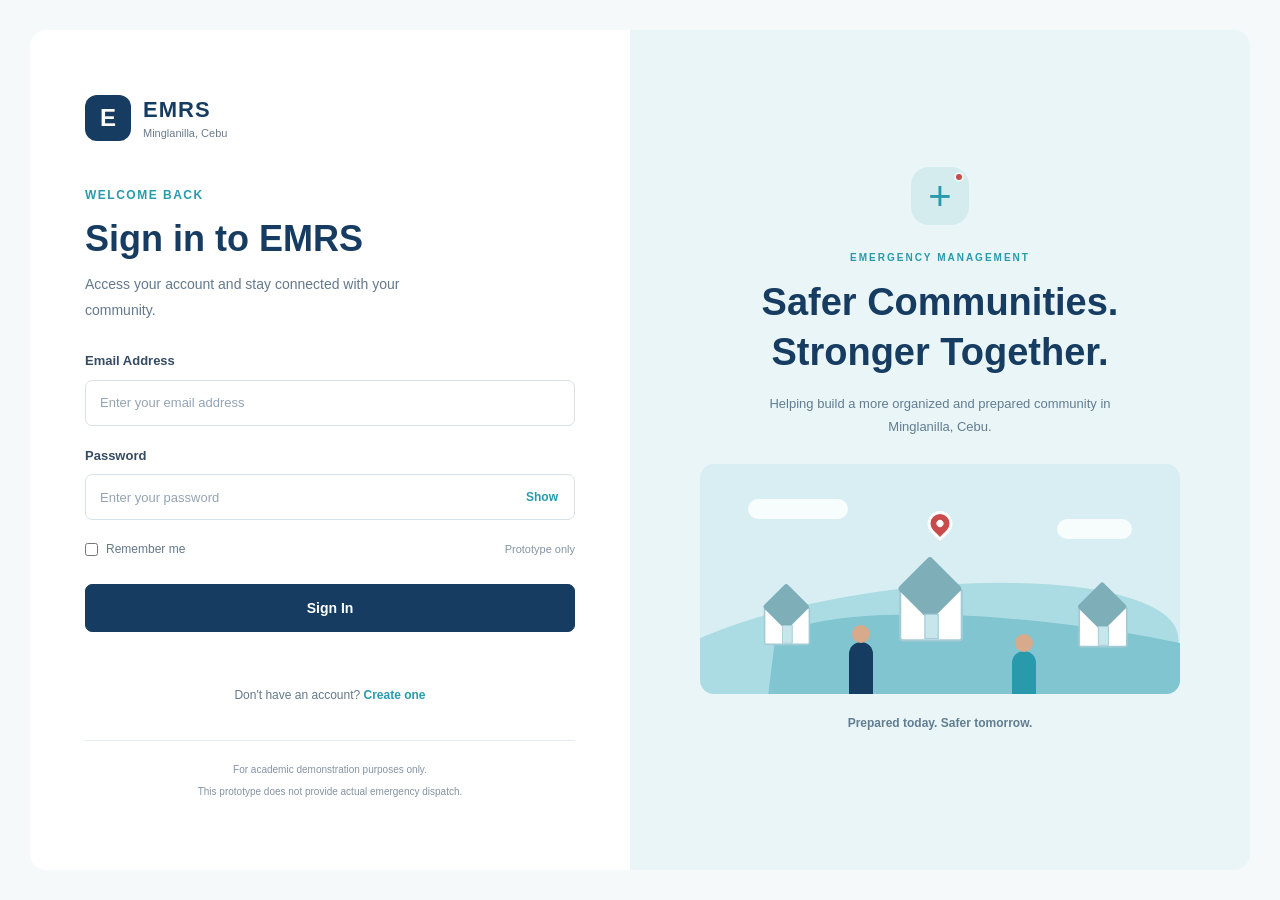
==== Authentication/Login/login.html @ 07897b9b "Prototype" ====
<!DOCTYPE html>
<html lang="en">
<head>
    <!-- ==================== DOCUMENT SETTINGS ==================== -->

    <meta charset="UTF-8">
    <meta name="viewport" content="width=device-width, initial-scale=1.0">
    <title>Sign In | EMRS</title>

    <!-- ==================== STYLESHEETS ==================== -->

    <link rel="stylesheet" href="../../shared/css/global.css">
    <link rel="stylesheet" href="login.css">

    <!-- ==================== PAGE SCRIPT ==================== -->

    <script src="login.js" defer></script>
</head>
<body>

    <!-- ==================== LOGIN PAGE ==================== -->

    <main class="auth-page">

        <!-- ==================== LOGIN FORM PANEL ==================== -->

        <section class="login-left">

            <!-- ==================== EMRS BRAND ==================== -->

            <a href="../../Landing/index.html" class="auth-logo">
                <span class="auth-logo-icon">E</span>

                <span class="auth-logo-text">
                    <strong>EMRS</strong>
                    <small>Minglanilla, Cebu</small>
                </span>
            </a>

            <!-- ==================== LOGIN INTRODUCTION ==================== -->

            <div class="auth-heading">
                <p class="auth-label">WELCOME BACK</p>
                <h1>Sign in to EMRS</h1>
                <p>Access your account and stay connected with your community.</p>
            </div>

            <!-- ==================== LOGIN FORM ==================== -->

            <form id="loginForm">

                <div class="form-group">
                    <label for="loginEmail">Email Address</label>

                    <input
                        type="email"
                        id="loginEmail"
                        name="email"
                        class="form-control"
                        placeholder="Enter your email address"
                        autocomplete="username"
                        required
                    >
                </div>

                <div class="form-group">
                    <label for="loginPassword">Password</label>

                    <div class="password-wrapper">
                        <input
                            type="password"
                            id="loginPassword"
                            name="password"
                            class="form-control"
                            placeholder="Enter your password"
                            autocomplete="current-password"
                            required
                        >

                        <button
                            type="button"
                            class="password-toggle"
                            id="toggleLoginPassword"
                            aria-label="Show password"
                            aria-pressed="false"
                        >Show</button>
                    </div>
                </div>

                <div class="form-options">
                    <label class="remember-option">
                        <input type="checkbox" id="rememberMe">
                        <span>Remember me</span>
                    </label>

                    <span class="form-hint">Prototype only</span>
                </div>

                <button type="submit" class="auth-submit">Sign In</button>

                <p id="loginMessage" class="form-message" role="status" aria-live="polite"></p>

            </form>

            <!-- ==================== REGISTRATION LINK ==================== -->

            <p class="auth-switch">
                Don't have an account?
                <a href="../Register/register.html">Create one</a>
            </p>

            <!-- ==================== LOGIN FOOTER ==================== -->

            <div class="auth-footer">
                <p>For academic demonstration purposes only.</p>
                <p>This prototype does not provide actual emergency dispatch.</p>
            </div>

        </section>

        <!-- ==================== LOGIN ILLUSTRATION PANEL ==================== -->

        <section class="login-right">
            <div class="illustration-content">

                <div class="illustration-symbol">
                    <span class="symbol-cross">+</span>
                    <span class="symbol-dot"></span>
                </div>

                <p class="illustration-label">EMERGENCY MANAGEMENT</p>
                <h2>Safer Communities.<br>Stronger Together.</h2>

                <p class="illustration-description">
                    Helping build a more organized and prepared community
                    in Minglanilla, Cebu.
                </p>

                <div class="community-illustration" aria-hidden="true">
                    <div class="cloud cloud-one"></div>
                    <div class="cloud cloud-two"></div>

                    <div class="hill hill-back"></div>
                    <div class="hill hill-front"></div>

                    <div class="house house-one"><span></span></div>
                    <div class="house house-two"><span></span></div>
                    <div class="house house-three"><span></span></div>

                    <div class="location-pin"><span></span></div>

                    <div class="person person-one"></div>
                    <div class="person person-two"></div>
                </div>

                <p class="illustration-caption">Prepared today. Safer tomorrow.</p>
            </div>
        </section>

    </main>

</body>
</html>
---- shared/css/global.css ----
/* ==================== GLOBAL COLOR VARIABLES ==================== */

:root {
    --emrs-navy: #173C61;
    --emrs-red: #C94C4C;
    --emrs-teal: #299AAB;
    --emrs-background: #F5F9FA;
    --emrs-white: #FFFFFF;
}


/* ==================== GLOBAL RESET ==================== */

* {
    box-sizing: border-box;
    margin: 0;
    padding: 0;
}

html {
    scroll-behavior: smooth;
}

body {
    font-family: Arial, Helvetica, sans-serif;
    background-color: #ffffff;
    color: #24364b;
    line-height: 1.6;
}

a {
    text-decoration: none;
    color: inherit;
}


/* ==================== GLOBAL CONTAINER ==================== */

.container {
    width: 90%;
    max-width: 1400px;
    margin: 0 auto;
}


/* ==================== GLOBAL BUTTONS ==================== */

.button {
    min-width: 150px;
    padding: 13px 24px;
    border: 1px solid #173c61;
    border-radius: 8px;

    display: inline-flex;
    justify-content: center;
    align-items: center;

    font-size: 14px;
    font-weight: bold;
    text-align: center;
    cursor: pointer;
}


/* ==================== PRIMARY BUTTON ==================== */

.button-primary {
    background-color: #173c61;
    color: #ffffff;
}


/* ==================== SECONDARY BUTTON ==================== */

.button-secondary {
    background-color: #ffffff;
    color: #173c61;
}


/* ==================== GLOBAL BUTTON HOVER EFFECTS ==================== */

.button-primary:hover {
    background-color: #24547e;
    border-color: var(--emrs-red);
}

.button-secondary:hover {
    background-color: #f0f6f8;
    border-color: var(--emrs-red);
}


/* ==================== GLOBAL SECTION LABEL ==================== */

.section-label {
    margin-bottom: 12px;
    color: #299aab;
    font-size: 12px;
    font-weight: bold;
    letter-spacing: 2px;
}
---- Authentication/Login/login.css ----
/* ==================== LOGIN PAGE LAYOUT ==================== */

.auth-page {
    width: 100%;
    min-height: 100vh;
    padding: 30px;

    display: flex;
    justify-content: center;
    align-items: stretch;

    background-color: var(--emrs-background);
}


/* ==================== LOGIN FORM PANEL ==================== */

.login-left {
    flex: 1 1 480px;
    min-width: 0;
    max-width: 600px;
    padding: 45px 55px;

    display: flex;
    flex-direction: column;
    justify-content: center;

    background-color: var(--emrs-white);
    border-radius: 16px 0 0 16px;
}


/* ==================== EMRS BRAND ==================== */

.auth-logo {
    display: inline-flex;
    align-items: center;
    align-self: flex-start;
    gap: 12px;
    margin-bottom: 45px;
}

.auth-logo-icon {
    width: 46px;
    height: 46px;

    display: flex;
    justify-content: center;
    align-items: center;

    background-color: var(--emrs-navy);
    color: var(--emrs-white);
    border-radius: 12px;

    font-size: 24px;
    font-weight: bold;
}

.auth-logo-text {
    display: flex;
    flex-direction: column;
    line-height: 1.4;
}

.auth-logo-text strong {
    color: var(--emrs-navy);
    font-size: 22px;
    letter-spacing: 1px;
}

.auth-logo-text small {
    color: #6b7b8d;
    font-size: 11px;
}


/* ==================== LOGIN INTRODUCTION ==================== */

.auth-heading {
    margin-bottom: 28px;
}

.auth-label {
    margin-bottom: 10px;
    color: var(--emrs-teal);
    font-size: 12px;
    font-weight: bold;
    letter-spacing: 1.5px;
}

.auth-heading h1 {
    margin-bottom: 10px;
    color: var(--emrs-navy);
    font-size: clamp(28px, 3vw, 36px);
    line-height: 1.3;
}

.auth-heading > p:last-child {
    max-width: 380px;
    color: #64788b;
    font-size: 14px;
    line-height: 1.8;
}


/* ==================== FORM FIELDS ==================== */

#loginForm {
    width: 100%;
}

.form-group {
    display: flex;
    flex-direction: column;
    gap: 8px;
    margin-bottom: 20px;
}

.form-group label {
    color: #344b63;
    font-size: 13px;
    font-weight: bold;
}

.form-control {
    width: 100%;
    min-height: 46px;
    padding: 12px 14px;

    background-color: #ffffff;
    color: #24364b;
    border: 1px solid #d7e1e9;
    border-radius: 7px;

    font-family: inherit;
    font-size: 13px;
}

.form-control::placeholder {
    color: #94a3b3;
}

.form-control:focus {
    outline: 2px solid #bce3e6;
    border-color: var(--emrs-teal);
}


/* ==================== PASSWORD FIELD ==================== */

.password-wrapper {
    position: relative;
    display: flex;
    align-items: center;
}

.password-wrapper .form-control {
    padding-right: 75px;
}

.password-toggle {
    position: absolute;
    right: 12px;

    padding: 5px;
    background: transparent;
    border: none;

    color: var(--emrs-teal);
    font-family: inherit;
    font-size: 12px;
    font-weight: bold;
    cursor: pointer;
}

.password-toggle:focus-visible {
    outline: 2px solid var(--emrs-teal);
    outline-offset: 2px;
}


/* ==================== FORM OPTIONS ==================== */

.form-options {
    margin: 2px 0 24px;

    display: flex;
    justify-content: space-between;
    align-items: center;
    flex-wrap: wrap;
    gap: 10px;
}

.remember-option {
    display: inline-flex;
    align-items: center;
    gap: 8px;

    color: #64788b;
    font-size: 12px;
}

.remember-option input {
    accent-color: var(--emrs-teal);
}

.form-hint {
    color: #8493a2;
    font-size: 11px;
}


/* ==================== SIGN IN BUTTON ==================== */

.auth-submit {
    width: 100%;
    min-height: 48px;
    padding: 13px 20px;

    background-color: var(--emrs-navy);
    color: #ffffff;
    border: 1px solid var(--emrs-navy);
    border-radius: 7px;

    font-family: inherit;
    font-size: 14px;
    font-weight: bold;
    cursor: pointer;
}

.auth-submit:hover {
    background-color: #24547e;
}

.auth-submit:focus-visible {
    outline: 3px solid #bce3e6;
    outline-offset: 3px;
}


/* ==================== FORM FEEDBACK ==================== */

.form-message {
    min-height: 20px;
    margin-top: 12px;
    font-size: 12px;
    line-height: 1.6;
}

.form-message.error {
    color: var(--emrs-red);
}

.form-message.success {
    color: #267b63;
}


/* ==================== REGISTRATION LINK ==================== */

.auth-switch {
    margin-top: 22px;
    color: #64788b;
    font-size: 12px;
    text-align: center;
}

.auth-switch a {
    color: var(--emrs-teal);
    font-weight: bold;
}

.auth-switch a:hover {
    text-decoration: underline;
}


/* ==================== LOGIN FOOTER ==================== */

.auth-footer {
    margin-top: 35px;
    padding-top: 20px;

    border-top: 1px solid #e5ebf0;
    text-align: center;
}

.auth-footer p {
    margin-bottom: 5px;
    color: #8493a2;
    font-size: 10px;
    line-height: 1.7;
}


/* ==================== ILLUSTRATION PANEL ==================== */

.login-right {
    flex: 1 1 480px;
    min-width: 0;
    max-width: 650px;
    padding: 45px 35px;

    display: flex;
    justify-content: center;
    align-items: center;

    overflow: hidden;
    background-color: #eaf5f7;
    border-radius: 0 16px 16px 0;
}

.illustration-content {
    width: 100%;
    max-width: 480px;
    text-align: center;
}

.illustration-symbol {
    width: 58px;
    height: 58px;
    margin: 0 auto 25px;

    display: flex;
    justify-content: center;
    align-items: center;

    position: relative;
    background-color: #d5ecee;
    border-radius: 18px;
}

.symbol-cross {
    color: var(--emrs-teal);
    font-size: 40px;
    font-weight: normal;
    line-height: 1;
}

.symbol-dot {
    position: absolute;
    right: 5px;
    top: 5px;

    width: 10px;
    height: 10px;

    background-color: var(--emrs-red);
    border: 2px solid #eaf5f7;
    border-radius: 50%;
}

.illustration-label {
    margin-bottom: 12px;
    color: var(--emrs-teal);
    font-size: 10px;
    font-weight: bold;
    letter-spacing: 2px;
}

.illustration-content h2 {
    color: var(--emrs-navy);
    font-size: clamp(26px, 3vw, 38px);
    line-height: 1.3;
}

.illustration-description {
    max-width: 360px;
    margin: 15px auto 0;

    color: #617d91;
    font-size: 13px;
    line-height: 1.8;
}


/* ==================== COMMUNITY ILLUSTRATION ==================== */

.community-illustration {
    height: 230px;
    margin-top: 25px;

    position: relative;
    overflow: hidden;

    background-color: #d9eef2;
    border-radius: 14px;
}

.cloud {
    position: absolute;
    height: 20px;
    background-color: #f7fcfd;
    border-radius: 20px;
}

.cloud-one {
    width: 100px;
    top: 35px;
    left: 10%;
}

.cloud-two {
    width: 75px;
    top: 55px;
    right: 10%;
}

.hill {
    position: absolute;
    bottom: -55px;
    border-radius: 50% 50% 0 0;
}

.hill-back {
    width: 115%;
    height: 160px;
    left: -15%;
    background-color: #acdce3;
    transform: rotate(-7deg);
}

.hill-front {
    width: 120%;
    height: 115px;
    left: 15%;
    bottom: -45px;
    background-color: #80c5d0;
    transform: rotate(7deg);
}


/* ==================== COMMUNITY HOUSES ==================== */

.house {
    position: absolute;
    bottom: 48px;

    width: 58px;
    height: 48px;

    background-color: #ffffff;
    border: 2px solid #a2cbd5;
    border-radius: 3px;
}

.house::before {
    content: "";
    position: absolute;
    width: 42px;
    height: 42px;
    top: -23px;
    left: 5px;

    background-color: #7eafb9;
    transform: rotate(45deg);
    border-radius: 3px;
}

.house span {
    position: absolute;
    z-index: 1;
    bottom: 0;
    left: 21px;

    width: 13px;
    height: 23px;

    background-color: #c7e6eb;
    border: 1px solid #a2cbd5;
}

.house-one {
    left: 12%;
    bottom: 44px;
    transform: scale(0.8);
}

.house-two {
    left: 42%;
    bottom: 55px;
    transform: scale(1.1);
}

.house-three {
    right: 10%;
    bottom: 43px;
    transform: scale(0.85);
}


/* ==================== LOCATION MARKER ==================== */

.location-pin {
    position: absolute;
    z-index: 3;
    left: 50%;
    top: 47px;

    width: 25px;
    height: 25px;

    background-color: var(--emrs-red);
    border: 3px solid #ffffff;
    border-radius: 50% 50% 50% 0;

    transform: translateX(-50%) rotate(-45deg);
}

.location-pin span {
    position: absolute;
    width: 7px;
    height: 7px;
    top: 6px;
    left: 6px;

    background-color: #ffffff;
    border-radius: 50%;
}


/* ==================== COMMUNITY FIGURES ==================== */

.person {
    position: absolute;
    z-index: 4;
    bottom: 0;

    width: 24px;
    height: 52px;

    background-color: var(--emrs-navy);
    border-radius: 12px 12px 0 0;
}

.person::before {
    content: "";
    position: absolute;
    top: -17px;
    left: 3px;

    width: 18px;
    height: 18px;

    background-color: #d6aa8b;
    border-radius: 50%;
}

.person-one {
    left: 31%;
}

.person-two {
    right: 30%;
    height: 43px;
    background-color: var(--emrs-teal);
}

.illustration-caption {
    margin-top: 20px;
    color: #617d91;
    font-size: 12px;
    font-weight: 600;
}
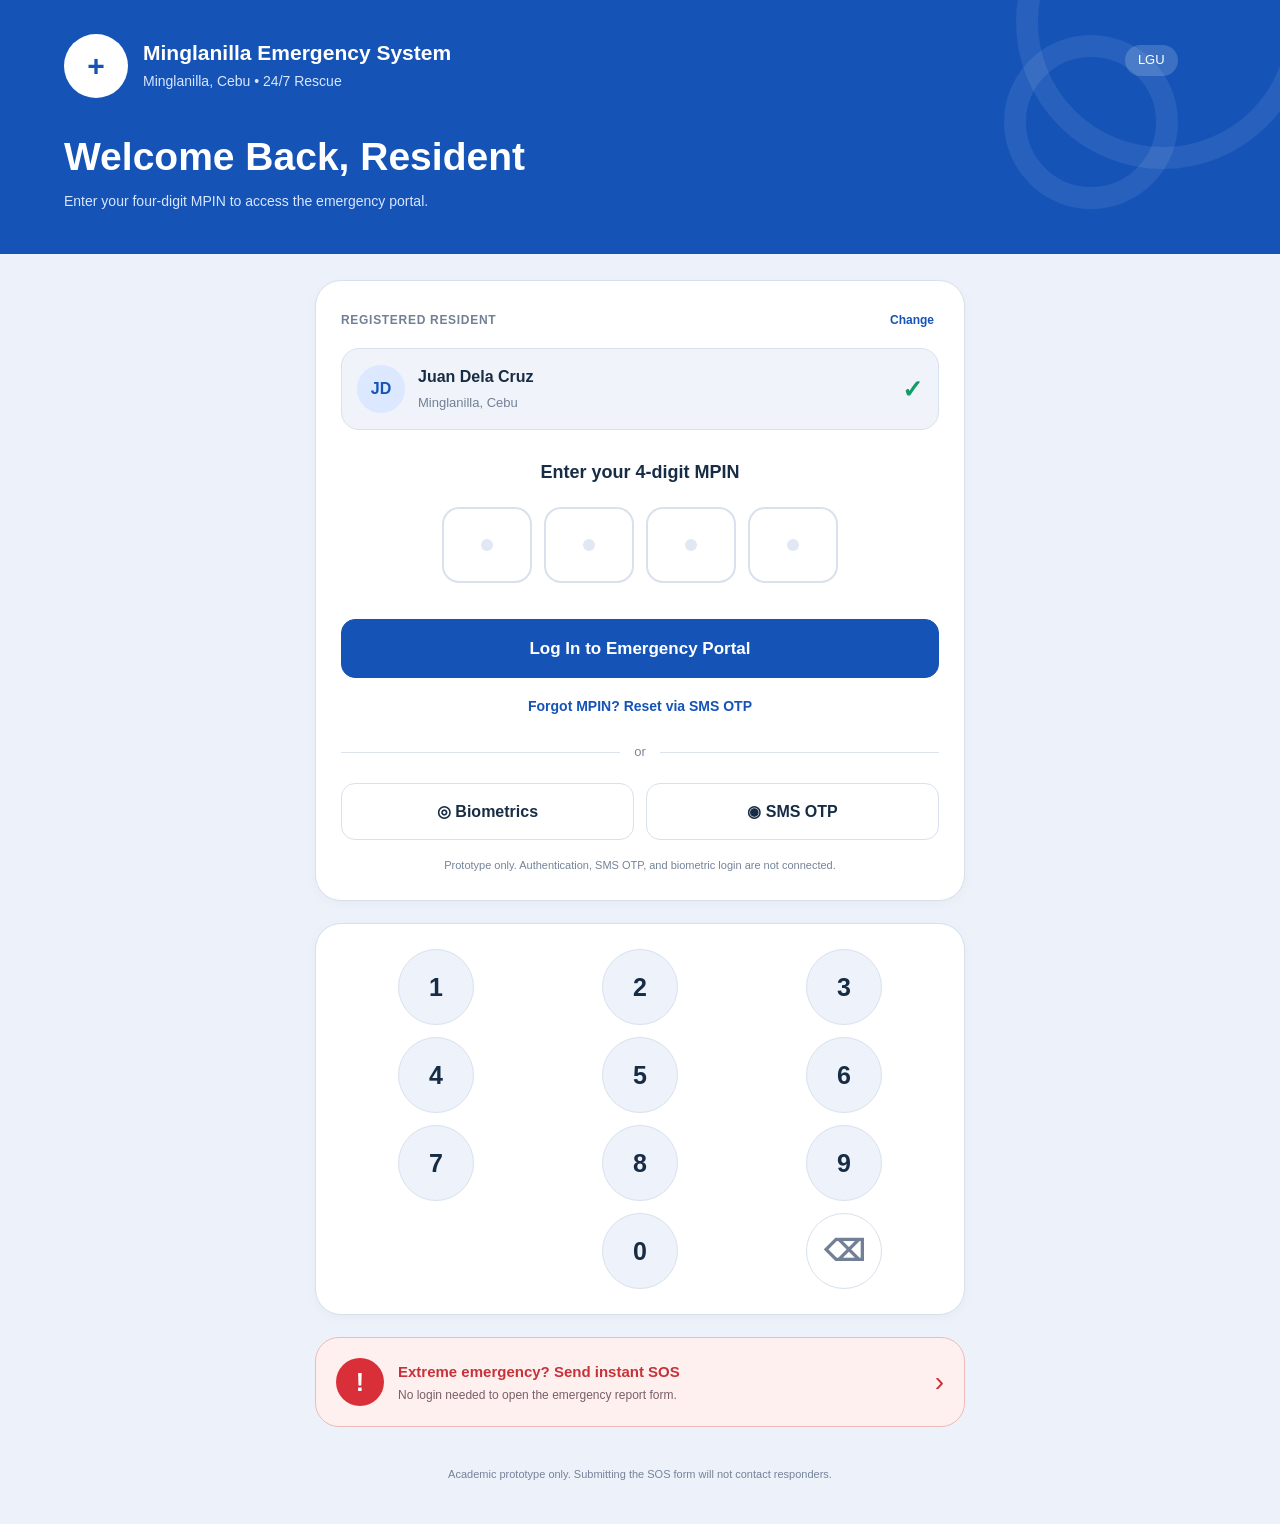
==== commit 576e50ad: "message" ====
--- a/Authentication/Login/login.html
+++ b/Authentication/Login/login.html
@@ -1,164 +1,111 @@
-
 <!DOCTYPE html>
 <html lang="en">
 <head>
-    <!-- ==================== DOCUMENT SETTINGS ==================== -->
-
     <meta charset="UTF-8">
     <meta name="viewport" content="width=device-width, initial-scale=1.0">
-    <title>Sign In | EMRS</title>
-
-    <!-- ==================== STYLESHEETS ==================== -->
-
+    <title>Login | EMRS</title>
     <link rel="stylesheet" href="../../shared/css/global.css">
     <link rel="stylesheet" href="login.css">
+</head>
+<body class="login-page">
 
-    <!-- ==================== PAGE SCRIPT ==================== -->
+    <!-- ==================== LOGIN HEADER ==================== -->
+    <header class="auth-header">
+        <a href="../../Landing/index.html" class="auth-brand">
+            <span class="brand-icon">+</span>
+            <span class="brand-text">
+                <strong>Minglanilla Emergency System</strong>
+                <small>Minglanilla, Cebu • 24/7 Rescue</small>
+            </span>
+        </a>
+        <span class="lgu-label">LGU</span>
+        <div class="header-content">
+            <h1>Welcome Back, Resident</h1>
+            <p>Enter your four-digit MPIN to access the emergency portal.</p>
+        </div>
+    </header>
 
-    <script src="login.js" defer></script>
-</head>
-<body>
-
-    <!-- ==================== LOGIN PAGE ==================== -->
-
-    <main class="auth-page">
-
-        <!-- ==================== LOGIN FORM PANEL ==================== -->
-
-        <section class="login-left">
-
-            <!-- ==================== EMRS BRAND ==================== -->
-
-            <a href="../../Landing/index.html" class="auth-logo">
-                <span class="auth-logo-icon">E</span>
-
-                <span class="auth-logo-text">
-                    <strong>EMRS</strong>
-                    <small>Minglanilla, Cebu</small>
-                </span>
-            </a>
-
-            <!-- ==================== LOGIN INTRODUCTION ==================== -->
-
-            <div class="auth-heading">
-                <p class="auth-label">WELCOME BACK</p>
-                <h1>Sign in to EMRS</h1>
-                <p>Access your account and stay connected with your community.</p>
+    <!-- ==================== LOGIN CONTENT ==================== -->
+    <main class="page-content">
+        <section class="login-card">
+            <div class="registered-heading">
+                <span>REGISTERED RESIDENT</span>
+                <button type="button" id="changeResident" class="text-button">Change</button>
             </div>
-
-            <!-- ==================== LOGIN FORM ==================== -->
-
-            <form id="loginForm">
-
-                <div class="form-group">
-                    <label for="loginEmail">Email Address</label>
-
-                    <input
-                        type="email"
-                        id="loginEmail"
-                        name="email"
-                        class="form-control"
-                        placeholder="Enter your email address"
-                        autocomplete="username"
-                        required
-                    >
+            
+            <div class="resident-summary">
+                <div class="resident-avatar" id="residentAvatar">JD</div>
+                <div class="resident-details">
+                    <strong id="residentName">Juan Dela Cruz</strong>
+                    <span id="residentAddress">Minglanilla, Cebu</span>
                 </div>
-
-                <div class="form-group">
-                    <label for="loginPassword">Password</label>
-
-                    <div class="password-wrapper">
-                        <input
-                            type="password"
-                            id="loginPassword"
-                            name="password"
-                            class="form-control"
-                            placeholder="Enter your password"
-                            autocomplete="current-password"
-                            required
-                        >
-
-                        <button
-                            type="button"
-                            class="password-toggle"
-                            id="toggleLoginPassword"
-                            aria-label="Show password"
-                            aria-pressed="false"
-                        >Show</button>
-                    </div>
-                </div>
-
-                <div class="form-options">
-                    <label class="remember-option">
-                        <input type="checkbox" id="rememberMe">
-                        <span>Remember me</span>
-                    </label>
-
-                    <span class="form-hint">Prototype only</span>
-                </div>
-
-                <button type="submit" class="auth-submit">Sign In</button>
-
-                <p id="loginMessage" class="form-message" role="status" aria-live="polite"></p>
-
-            </form>
-
-            <!-- ==================== REGISTRATION LINK ==================== -->
-
-            <p class="auth-switch">
-                Don't have an account?
-                <a href="../Register/register.html">Create one</a>
-            </p>
-
-            <!-- ==================== LOGIN FOOTER ==================== -->
-
-            <div class="auth-footer">
-                <p>For academic demonstration purposes only.</p>
-                <p>This prototype does not provide actual emergency dispatch.</p>
+                <span class="verified-mark">✓</span>
             </div>
-
+            
+            <p class="pin-title">Enter your 4-digit MPIN</p>
+            
+            <div class="pin-display" aria-label="Four-digit MPIN">
+                <span class="pin-slot"></span>
+                <span class="pin-slot"></span>
+                <span class="pin-slot"></span>
+                <span class="pin-slot"></span>
+            </div>
+            
+            <p id="loginMessage" class="form-message" role="status" aria-live="polite"></p>
+            
+            <button type="button" id="loginButton" class="primary-button">Log In to Emergency Portal</button>
+            <button type="button" id="forgotPin" class="link-button">Forgot MPIN? Reset via SMS OTP</button>
+            
+            <div class="or-divider">
+                <span></span>
+                <p>or</p>
+                <span></span>
+            </div>
+            
+            <div class="alternate-actions">
+                <button type="button" id="biometricButton" class="secondary-button">◎ Biometrics</button>
+                <button type="button" id="otpButton" class="secondary-button">◉ SMS OTP</button>
+            </div>
+            
+            <p class="prototype-note">Prototype only. Authentication, SMS OTP, and biometric login are not connected.</p>
         </section>
 
-        <!-- ==================== LOGIN ILLUSTRATION PANEL ==================== -->
-
-        <section class="login-right">
-            <div class="illustration-content">
-
-                <div class="illustration-symbol">
-                    <span class="symbol-cross">+</span>
-                    <span class="symbol-dot"></span>
-                </div>
-
-                <p class="illustration-label">EMERGENCY MANAGEMENT</p>
-                <h2>Safer Communities.<br>Stronger Together.</h2>
-
-                <p class="illustration-description">
-                    Helping build a more organized and prepared community
-                    in Minglanilla, Cebu.
-                </p>
-
-                <div class="community-illustration" aria-hidden="true">
-                    <div class="cloud cloud-one"></div>
-                    <div class="cloud cloud-two"></div>
-
-                    <div class="hill hill-back"></div>
-                    <div class="hill hill-front"></div>
-
-                    <div class="house house-one"><span></span></div>
-                    <div class="house house-two"><span></span></div>
-                    <div class="house house-three"><span></span></div>
-
-                    <div class="location-pin"><span></span></div>
-
-                    <div class="person person-one"></div>
-                    <div class="person person-two"></div>
-                </div>
-
-                <p class="illustration-caption">Prepared today. Safer tomorrow.</p>
+        <!-- ==================== NUMERIC KEYPAD ==================== -->
+        <section class="keypad-card" aria-label="Numeric keypad">
+            <div class="keypad-row">
+                <button class="keypad-key" data-digit="1">1</button>
+                <button class="keypad-key" data-digit="2">2</button>
+                <button class="keypad-key" data-digit="3">3</button>
+            </div>
+            <div class="keypad-row">
+                <button class="keypad-key" data-digit="4">4</button>
+                <button class="keypad-key" data-digit="5">5</button>
+                <button class="keypad-key" data-digit="6">6</button>
+            </div>
+            <div class="keypad-row">
+                <button class="keypad-key" data-digit="7">7</button>
+                <button class="keypad-key" data-digit="8">8</button>
+                <button class="keypad-key" data-digit="9">9</button>
+            </div>
+            <div class="keypad-row keypad-bottom">
+                <span class="keypad-spacer"></span>
+                <button class="keypad-key" data-digit="0">0</button>
+                <button type="button" id="deleteDigit" class="keypad-key delete-key" aria-label="Delete last digit">⌫</button>
             </div>
         </section>
 
+        <!-- ==================== EMERGENCY ACCESS ==================== -->
+        <a href="../../Emergency/emergency-report.html" class="emergency-card">
+            <span class="emergency-icon">!</span>
+            <span class="emergency-text">
+                <strong>Extreme emergency? Send instant SOS</strong>
+                <small>No login needed to open the emergency report form.</small>
+            </span>
+            <span class="emergency-arrow">›</span>
+        </a>
+        <p class="prototype-note">Academic prototype only. Submitting the SOS form will not contact responders.</p>
     </main>
 
+    <script src="login.js"></script>
 </body>
-</html>
+</html>
--- a/Authentication/Login/login.css
+++ b/Authentication/Login/login.css
@@ -1,565 +1,425 @@
-
-/* ==================== LOGIN PAGE LAYOUT ==================== */
-
-.auth-page {
-    width: 100%;
-    min-height: 100vh;
-    padding: 30px;
-
-    display: flex;
-    justify-content: center;
-    align-items: stretch;
-
-    background-color: var(--emrs-background);
-}
-
-
-/* ==================== LOGIN FORM PANEL ==================== */
-
-.login-left {
-    flex: 1 1 480px;
-    min-width: 0;
-    max-width: 600px;
-    padding: 45px 55px;
-
-    display: flex;
-    flex-direction: column;
-    justify-content: center;
-
-    background-color: var(--emrs-white);
-    border-radius: 16px 0 0 16px;
-}
-
-
-/* ==================== EMRS BRAND ==================== */
-
-.auth-logo {
-    display: inline-flex;
-    align-items: center;
-    align-self: flex-start;
-    gap: 12px;
-    margin-bottom: 45px;
-}
-
-.auth-logo-icon {
-    width: 46px;
-    height: 46px;
-
-    display: flex;
-    justify-content: center;
-    align-items: center;
-
-    background-color: var(--emrs-navy);
-    color: var(--emrs-white);
-    border-radius: 12px;
-
-    font-size: 24px;
-    font-weight: bold;
-}
-
-.auth-logo-text {
-    display: flex;
-    flex-direction: column;
-    line-height: 1.4;
-}
-
-.auth-logo-text strong {
-    color: var(--emrs-navy);
-    font-size: 22px;
-    letter-spacing: 1px;
-}
-
-.auth-logo-text small {
-    color: #6b7b8d;
-    font-size: 11px;
-}
-
-
-/* ==================== LOGIN INTRODUCTION ==================== */
-
-.auth-heading {
-    margin-bottom: 28px;
-}
-
-.auth-label {
-    margin-bottom: 10px;
-    color: var(--emrs-teal);
-    font-size: 12px;
-    font-weight: bold;
-    letter-spacing: 1.5px;
-}
-
-.auth-heading h1 {
-    margin-bottom: 10px;
-    color: var(--emrs-navy);
-    font-size: clamp(28px, 3vw, 36px);
-    line-height: 1.3;
-}
-
-.auth-heading > p:last-child {
-    max-width: 380px;
-    color: #64788b;
-    font-size: 14px;
-    line-height: 1.8;
-}
-
-
-/* ==================== FORM FIELDS ==================== */
-
-#loginForm {
-    width: 100%;
-}
-
-.form-group {
-    display: flex;
-    flex-direction: column;
-    gap: 8px;
-    margin-bottom: 20px;
-}
-
-.form-group label {
-    color: #344b63;
-    font-size: 13px;
-    font-weight: bold;
-}
-
-.form-control {
-    width: 100%;
-    min-height: 46px;
-    padding: 12px 14px;
-
-    background-color: #ffffff;
-    color: #24364b;
-    border: 1px solid #d7e1e9;
-    border-radius: 7px;
-
-    font-family: inherit;
-    font-size: 13px;
-}
-
-.form-control::placeholder {
-    color: #94a3b3;
-}
-
-.form-control:focus {
-    outline: 2px solid #bce3e6;
-    border-color: var(--emrs-teal);
-}
-
-
-/* ==================== PASSWORD FIELD ==================== */
-
-.password-wrapper {
-    position: relative;
-    display: flex;
-    align-items: center;
-}
-
-.password-wrapper .form-control {
-    padding-right: 75px;
-}
-
-.password-toggle {
-    position: absolute;
-    right: 12px;
-
-    padding: 5px;
-    background: transparent;
-    border: none;
-
-    color: var(--emrs-teal);
-    font-family: inherit;
-    font-size: 12px;
-    font-weight: bold;
-    cursor: pointer;
-}
-
-.password-toggle:focus-visible {
-    outline: 2px solid var(--emrs-teal);
-    outline-offset: 2px;
-}
-
-
-/* ==================== FORM OPTIONS ==================== */
-
-.form-options {
-    margin: 2px 0 24px;
-
-    display: flex;
-    justify-content: space-between;
-    align-items: center;
-    flex-wrap: wrap;
-    gap: 10px;
-}
-
-.remember-option {
-    display: inline-flex;
-    align-items: center;
-    gap: 8px;
-
-    color: #64788b;
-    font-size: 12px;
-}
-
-.remember-option input {
-    accent-color: var(--emrs-teal);
-}
-
-.form-hint {
-    color: #8493a2;
-    font-size: 11px;
-}
-
-
-/* ==================== SIGN IN BUTTON ==================== */
-
-.auth-submit {
-    width: 100%;
-    min-height: 48px;
-    padding: 13px 20px;
-
-    background-color: var(--emrs-navy);
-    color: #ffffff;
-    border: 1px solid var(--emrs-navy);
-    border-radius: 7px;
-
-    font-family: inherit;
-    font-size: 14px;
-    font-weight: bold;
-    cursor: pointer;
-}
-
-.auth-submit:hover {
-    background-color: #24547e;
-}
-
-.auth-submit:focus-visible {
-    outline: 3px solid #bce3e6;
-    outline-offset: 3px;
-}
-
-
-/* ==================== FORM FEEDBACK ==================== */
-
-.form-message {
-    min-height: 20px;
-    margin-top: 12px;
-    font-size: 12px;
-    line-height: 1.6;
-}
-
-.form-message.error {
-    color: var(--emrs-red);
-}
-
-.form-message.success {
-    color: #267b63;
-}
-
-
-/* ==================== REGISTRATION LINK ==================== */
-
-.auth-switch {
-    margin-top: 22px;
-    color: #64788b;
-    font-size: 12px;
-    text-align: center;
-}
-
-.auth-switch a {
-    color: var(--emrs-teal);
-    font-weight: bold;
-}
-
-.auth-switch a:hover {
-    text-decoration: underline;
-}
-
-
-/* ==================== LOGIN FOOTER ==================== */
-
-.auth-footer {
-    margin-top: 35px;
-    padding-top: 20px;
-
-    border-top: 1px solid #e5ebf0;
-    text-align: center;
-}
-
-.auth-footer p {
-    margin-bottom: 5px;
-    color: #8493a2;
-    font-size: 10px;
-    line-height: 1.7;
-}
-
-
-/* ==================== ILLUSTRATION PANEL ==================== */
-
-.login-right {
-    flex: 1 1 480px;
-    min-width: 0;
-    max-width: 650px;
-    padding: 45px 35px;
-
-    display: flex;
-    justify-content: center;
-    align-items: center;
-
-    overflow: hidden;
-    background-color: #eaf5f7;
-    border-radius: 0 16px 16px 0;
-}
-
-.illustration-content {
-    width: 100%;
-    max-width: 480px;
-    text-align: center;
-}
-
-.illustration-symbol {
-    width: 58px;
-    height: 58px;
-    margin: 0 auto 25px;
-
-    display: flex;
-    justify-content: center;
-    align-items: center;
-
-    position: relative;
-    background-color: #d5ecee;
-    border-radius: 18px;
-}
-
-.symbol-cross {
-    color: var(--emrs-teal);
-    font-size: 40px;
-    font-weight: normal;
-    line-height: 1;
-}
-
-.symbol-dot {
-    position: absolute;
-    right: 5px;
-    top: 5px;
-
-    width: 10px;
-    height: 10px;
-
-    background-color: var(--emrs-red);
-    border: 2px solid #eaf5f7;
-    border-radius: 50%;
-}
-
-.illustration-label {
-    margin-bottom: 12px;
-    color: var(--emrs-teal);
-    font-size: 10px;
-    font-weight: bold;
-    letter-spacing: 2px;
-}
-
-.illustration-content h2 {
-    color: var(--emrs-navy);
-    font-size: clamp(26px, 3vw, 38px);
-    line-height: 1.3;
-}
-
-.illustration-description {
-    max-width: 360px;
-    margin: 15px auto 0;
-
-    color: #617d91;
-    font-size: 13px;
-    line-height: 1.8;
-}
-
-
-/* ==================== COMMUNITY ILLUSTRATION ==================== */
-
-.community-illustration {
-    height: 230px;
-    margin-top: 25px;
-
+/* ==================== LOGIN PAGE ==================== */
+body.login-page {
+    background: #edf1f9;
+    color: #172d45;
+}
+
+.auth-header {
     position: relative;
     overflow: hidden;
-
-    background-color: #d9eef2;
-    border-radius: 14px;
-}
-
-.cloud {
+    padding: 34px 5% 42px;
+    background: #1553b7;
+    color: #fff;
+}
+
+.auth-header:before,
+.auth-header:after {
     position: absolute;
-    height: 20px;
-    background-color: #f7fcfd;
-    border-radius: 20px;
-}
-
-.cloud-one {
-    width: 100px;
+    content: "";
+    border: 22px solid #ffffff14;
+    border-radius: 50%;
+    pointer-events: none;
+}
+
+.auth-header:before {
+    width: 250px;
+    height: 250px;
+    top: -125px;
+    right: -30px;
+}
+
+.auth-header:after {
+    width: 130px;
+    height: 130px;
     top: 35px;
-    left: 10%;
-}
-
-.cloud-two {
-    width: 75px;
-    top: 55px;
-    right: 10%;
-}
-
-.hill {
-    position: absolute;
-    bottom: -55px;
-    border-radius: 50% 50% 0 0;
-}
-
-.hill-back {
-    width: 115%;
-    height: 160px;
-    left: -15%;
-    background-color: #acdce3;
-    transform: rotate(-7deg);
-}
-
-.hill-front {
-    width: 120%;
-    height: 115px;
-    left: 15%;
-    bottom: -45px;
-    background-color: #80c5d0;
-    transform: rotate(7deg);
-}
-
-
-/* ==================== COMMUNITY HOUSES ==================== */
-
-.house {
-    position: absolute;
-    bottom: 48px;
-
-    width: 58px;
-    height: 48px;
-
-    background-color: #ffffff;
-    border: 2px solid #a2cbd5;
-    border-radius: 3px;
-}
-
-.house::before {
-    content: "";
-    position: absolute;
-    width: 42px;
-    height: 42px;
-    top: -23px;
-    left: 5px;
-
-    background-color: #7eafb9;
-    transform: rotate(45deg);
-    border-radius: 3px;
-}
-
-.house span {
+    right: 8%;
+}
+
+.auth-brand {
+    position: relative;
+    z-index: 1;
+    display: flex;
+    align-items: center;
+    gap: 15px;
+    width: fit-content;
+    max-width: 80%;
+}
+
+.brand-icon {
+    width: 64px;
+    height: 64px;
+    flex-shrink: 0;
+    display: flex;
+    align-items: center;
+    justify-content: center;
+    border-radius: 50%;
+    background: #fff;
+    color: #1553b7;
+    font-size: 30px;
+    font-weight: bold;
+}
+
+.brand-text {
+    display: flex;
+    flex-direction: column;
+    gap: 3px;
+}
+
+.brand-text strong {
+    max-width: 330px;
+    font-size: 21px;
+    line-height: 1.35;
+}
+
+.brand-text small {
+    color: #d9e6ff;
+    font-size: 14px;
+}
+
+.lgu-label {
     position: absolute;
     z-index: 1;
-    bottom: 0;
-    left: 21px;
-
-    width: 13px;
-    height: 23px;
-
-    background-color: #c7e6eb;
-    border: 1px solid #a2cbd5;
-}
-
-.house-one {
-    left: 12%;
-    bottom: 44px;
-    transform: scale(0.8);
-}
-
-.house-two {
-    left: 42%;
-    bottom: 55px;
-    transform: scale(1.1);
-}
-
-.house-three {
-    right: 10%;
-    bottom: 43px;
-    transform: scale(0.85);
-}
-
-
-/* ==================== LOCATION MARKER ==================== */
-
-.location-pin {
-    position: absolute;
-    z-index: 3;
-    left: 50%;
-    top: 47px;
-
-    width: 25px;
-    height: 25px;
-
-    background-color: var(--emrs-red);
-    border: 3px solid #ffffff;
-    border-radius: 50% 50% 50% 0;
-
-    transform: translateX(-50%) rotate(-45deg);
-}
-
-.location-pin span {
-    position: absolute;
-    width: 7px;
-    height: 7px;
-    top: 6px;
-    left: 6px;
-
-    background-color: #ffffff;
-    border-radius: 50%;
-}
-
-
-/* ==================== COMMUNITY FIGURES ==================== */
-
-.person {
-    position: absolute;
-    z-index: 4;
-    bottom: 0;
-
-    width: 24px;
-    height: 52px;
-
-    background-color: var(--emrs-navy);
-    border-radius: 12px 12px 0 0;
-}
-
-.person::before {
+    top: 45px;
+    right: 8%;
+    padding: 5px 13px;
+    border-radius: 22px;
+    background: #ffffff2b;
+    font-size: 13px;
+}
+
+.header-content {
+    position: relative;
+    z-index: 1;
+    margin-top: 35px;
+}
+
+.header-content h1 {
+    font-size: clamp(27px, 4vw, 39px);
+    line-height: 1.25;
+}
+
+.header-content p {
+    margin-top: 8px;
+    color: #d9e6ff;
+    font-size: 14px;
+}
+
+.page-content {
+    display: flex;
+    flex-direction: column;
+    gap: 22px;
+    width: 92%;
+    max-width: 650px;
+    margin: 26px auto 40px;
+}
+
+.login-card,
+.keypad-card {
+    padding: 25px;
+    border: 1px solid #d7e0ec;
+    border-radius: 26px;
+    background: #fff;
+    box-shadow: 0 3px 12px #18314f08;
+}
+
+.registered-heading {
+    display: flex;
+    align-items: center;
+    justify-content: space-between;
+    gap: 12px;
+    color: #718096;
+    font-size: 12px;
+    font-weight: bold;
+    letter-spacing: .7px;
+}
+
+.text-button,
+.link-button {
+    padding: 5px;
+    border: 0;
+    background: transparent;
+    color: #1553b7;
+    font: inherit;
+    font-weight: bold;
+    cursor: pointer;
+}
+
+.resident-summary {
+    display: flex;
+    align-items: center;
+    gap: 13px;
+    margin-top: 13px;
+    padding: 15px;
+    border: 1px solid #d9e1ee;
+    border-radius: 18px;
+    background: #f0f3fa;
+}
+
+.resident-avatar {
+    width: 48px;
+    height: 48px;
+    flex-shrink: 0;
+    display: flex;
+    align-items: center;
+    justify-content: center;
+    border-radius: 50%;
+    background: #dce8ff;
+    color: #1553b7;
+    font-weight: bold;
+}
+
+.resident-details {
+    display: flex;
+    flex: 1;
+    flex-direction: column;
+    gap: 3px;
+    min-width: 0;
+}
+
+.resident-details strong {
+    font-size: 16px;
+    overflow-wrap: anywhere;
+}
+
+.resident-details span {
+    color: #718096;
+    font-size: 13px;
+}
+
+.verified-mark {
+    color: #139b69;
+    font-size: 25px;
+    font-weight: bold;
+}
+
+.pin-title {
+    margin-top: 28px;
+    text-align: center;
+    font-size: 18px;
+    font-weight: bold;
+}
+
+.pin-display {
+    display: flex;
+    justify-content: center;
+    gap: 12px;
+    margin: 20px 0 10px;
+}
+
+.pin-slot {
+    width: 25%;
+    max-width: 90px;
+    height: 76px;
+    display: flex;
+    align-items: center;
+    justify-content: center;
+    border: 2px solid #d8e1ed;
+    border-radius: 17px;
+}
+
+.pin-slot.filled {
+    border-color: #1553b7;
+}
+
+.pin-slot:after {
+    width: 12px;
+    height: 12px;
+    border-radius: 50%;
+    background: #e1e8f3;
     content: "";
-    position: absolute;
-    top: -17px;
-    left: 3px;
-
-    width: 18px;
-    height: 18px;
-
-    background-color: #d6aa8b;
-    border-radius: 50%;
-}
-
-.person-one {
-    left: 31%;
-}
-
-.person-two {
-    right: 30%;
-    height: 43px;
-    background-color: var(--emrs-teal);
-}
-
-.illustration-caption {
-    margin-top: 20px;
-    color: #617d91;
+}
+
+.pin-slot.filled:after {
+    width: 15px;
+    height: 15px;
+    background: #1553b7;
+}
+
+.form-message {
+    min-height: 18px;
+    margin: 8px 0;
+    font-size: 13px;
+    line-height: 1.5;
+    text-align: center;
+}
+
+.form-message.error {
+    color: #bf3039;
+}
+
+.form-message.success {
+    color: #137b55;
+}
+
+.primary-button,
+.secondary-button {
+    display: flex;
+    align-items: center;
+    justify-content: center;
+    padding: 15px 17px;
+    border-radius: 14px;
+    font: inherit;
+    font-weight: bold;
+    cursor: pointer;
+}
+
+.primary-button {
+    width: 100%;
+    border: 1px solid #1553b7;
+    background: #1553b7;
+    color: #fff;
+    font-size: 17px;
+}
+
+.primary-button:hover {
+    background: #10469c;
+}
+
+.link-button {
+    display: block;
+    margin: 12px auto 0;
+    font-size: 14px;
+    text-align: center;
+}
+
+.or-divider {
+    display: flex;
+    align-items: center;
+    gap: 14px;
+    margin: 20px 0;
+    color: #7b8798;
+}
+
+.or-divider span {
+    flex: 1;
+    height: 1px;
+    background: #dce3ed;
+}
+
+.or-divider p {
+    font-size: 13px;
+}
+
+.alternate-actions {
+    display: flex;
+    gap: 12px;
+}
+
+.secondary-button {
+    flex: 1;
+    gap: 8px;
+    border: 1px solid #d8e1ed;
+    background: #fff;
+    color: #172d45;
+}
+
+.secondary-button:hover {
+    background: #f3f6fb;
+}
+
+.prototype-note {
+    margin-top: 17px;
+    color: #758399;
+    font-size: 11px;
+    line-height: 1.6;
+    text-align: center;
+}
+
+.keypad-card {
+    display: flex;
+    flex-direction: column;
+    gap: 12px;
+}
+
+.keypad-row {
+    display: flex;
+    justify-content: space-around;
+    gap: 14px;
+}
+
+.keypad-key {
+    width: 76px;
+    height: 76px;
+    border: 1px solid #d8e1ed;
+    border-radius: 50%;
+    background: #eef2fa;
+    color: #172d45;
+    font-size: 25px;
+    font-weight: bold;
+    cursor: pointer;
+}
+
+.keypad-key:hover,
+.keypad-key:focus-visible {
+    border-color: #1553b7;
+    background: #dce8ff;
+    outline: none;
+}
+
+.keypad-key:active {
+    background: #1553b7;
+    color: #fff;
+}
+
+.keypad-bottom {
+    align-items: center;
+}
+
+.keypad-spacer {
+    width: 76px;
+    height: 76px;
+}
+
+.delete-key {
+    background: #fff;
+    color: #718096;
+    font-size: 29px;
+}
+
+.emergency-card {
+    display: flex;
+    align-items: center;
+    gap: 14px;
+    padding: 20px;
+    border: 1px solid #efbaba;
+    border-radius: 24px;
+    background: #fff0f0;
+    color: #c63238;
+}
+
+.emergency-icon {
+    width: 48px;
+    height: 48px;
+    flex-shrink: 0;
+    display: flex;
+    align-items: center;
+    justify-content: center;
+    border-radius: 50%;
+    background: #d92f38;
+    color: #fff;
+    font-size: 25px;
+    font-weight: bold;
+}
+
+.emergency-text {
+    display: flex;
+    flex: 1;
+    flex-direction: column;
+    gap: 4px;
+    min-width: 0;
+}
+
+.emergency-text strong {
+    font-size: 15px;
+    line-height: 1.4;
+}
+
+.emergency-text small {
+    color: #795e66;
     font-size: 12px;
-    font-weight: 600;
-}
+    line-height: 1.5;
+}
+
+.emergency-arrow {
+    font-size: 28px;
+}
